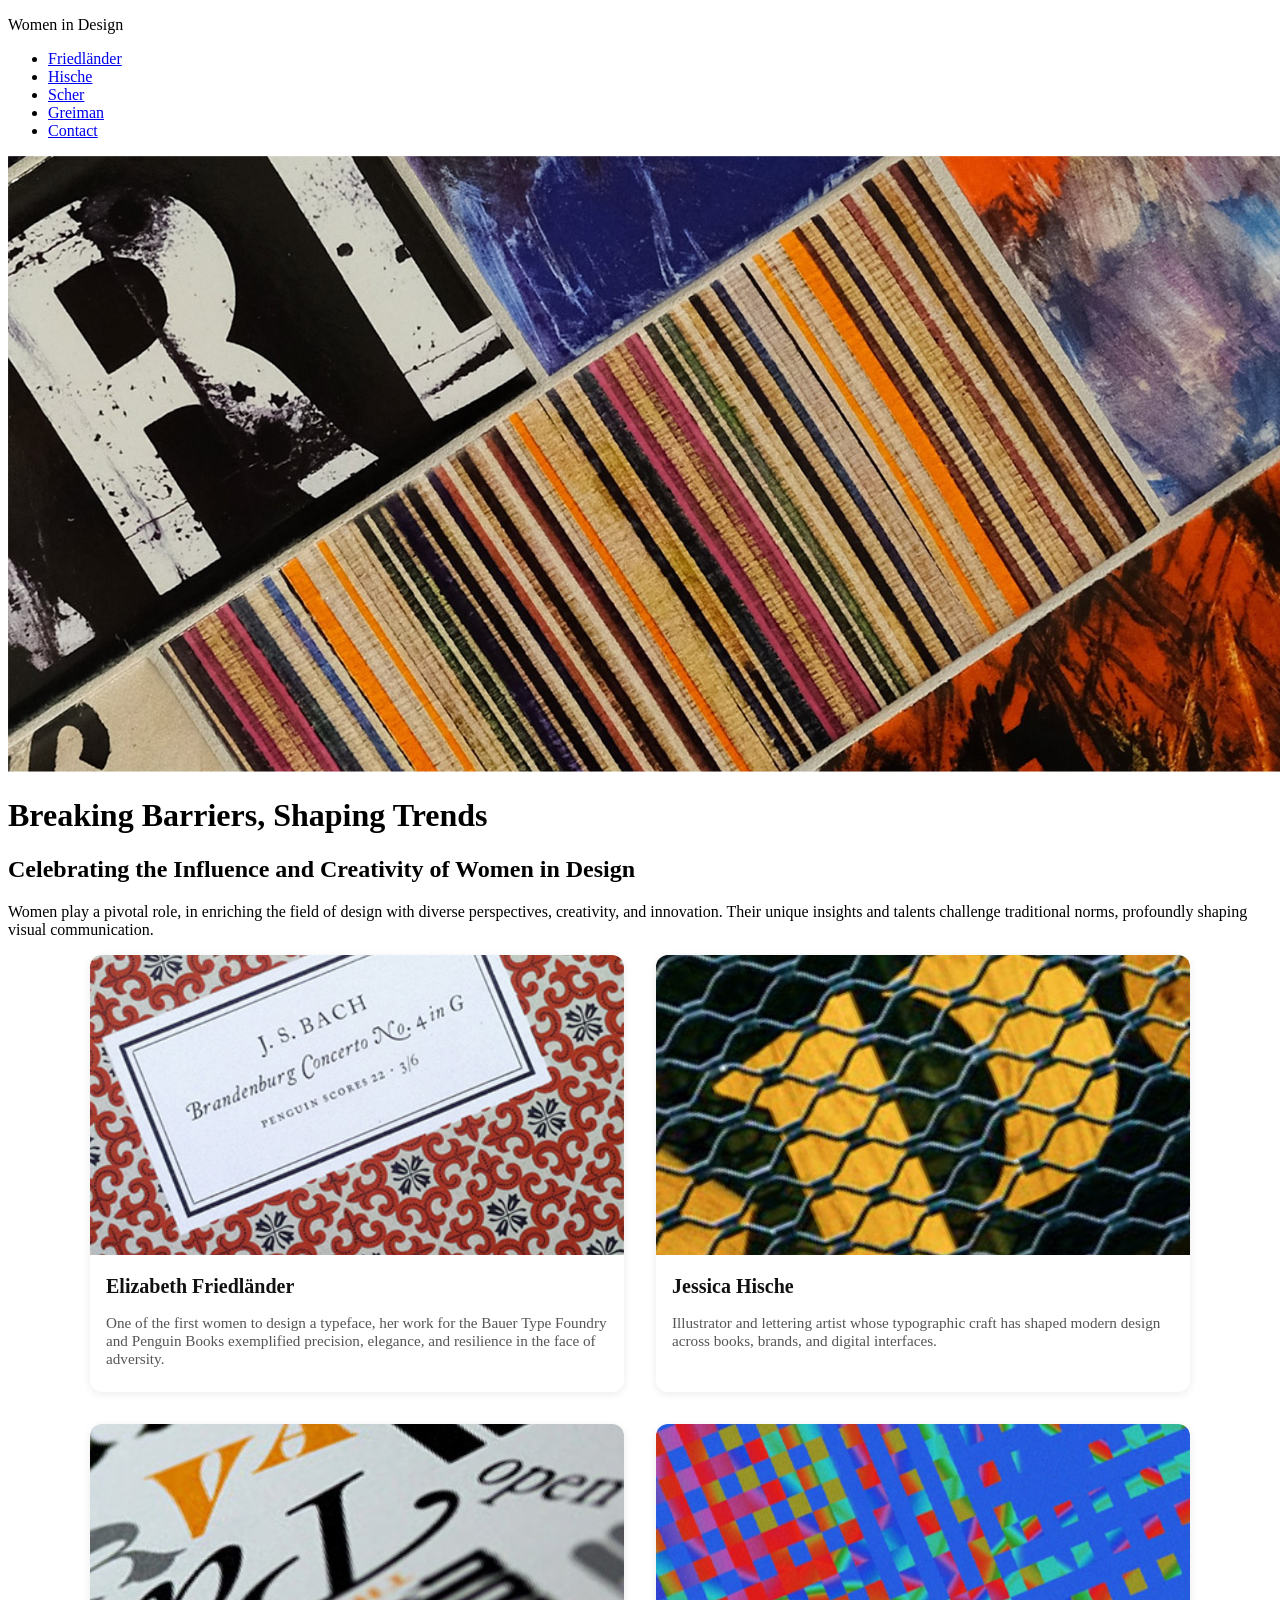
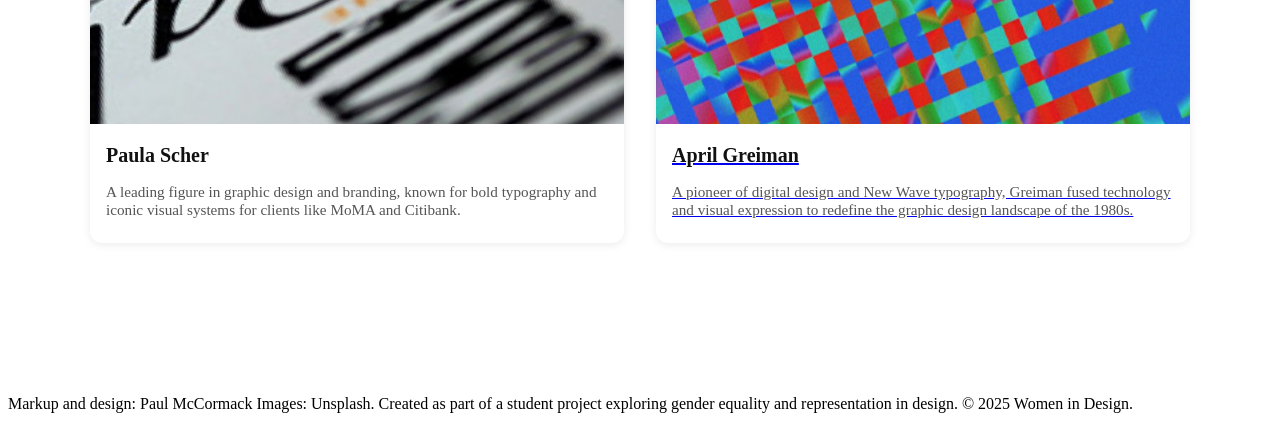
==== index.html @ 8b2e8454 "added first content" ====
<!DOCTYPE html>
<html lang="en-GB">
<head>
    <meta charset="utf-8">
    <meta name="author" content="Paul McCormack">
    <title>Women in Design</title>
    <meta name="viewport" content="width=device-width, initial-scale=1">

<!-- The line below links our typefeces to this HTML page  -->
<link rel="preconnect" href="https://fonts.googleapis.com">
<link rel="preconnect" href="https://fonts.gstatic.com" crossorigin>
<link href="https://fonts.googleapis.com/css2?family=Fira+Sans:ital,wght@0,400;0,700;1,400&family=Merriweather:ital,wght@0,400;0,700;1,400&display=swap" rel="stylesheet">

    <!-- The line below links our CSS file to this HTML page  -->
    <link href="css/normalize.css" type="text/css" rel="stylesheet" >
    <link href="css/add your style.css here" type="text/css" rel="stylesheet" >
    <link href="css/connections.css" type="text/css" rel="stylesheet" >
    <link href="css/grid.css" type="text/css" rel="stylesheet" >
</head>

<body>
<div class="responsivenav" >
    <div id="logo">
        <!-- Your logo/name goes here -->
        <p>Women in Design</p>
    </div>
    <nav>
        <ul>
          <!--<li class="logo"><a href="index.html">Women in Design</a></li>-->
          <li><a href="#fried">Friedländer</a></li>
          <li><a href="#hische">Hische</a></li>
          <li><a href="#scher">Scher</a></li>
          <li><a href="april_greiman.html">Greiman</a></li>
          <li><a href="#contact"> Contact</a></li>
        </ul>
    </nav>
</div>
    </header>
     <img src="img/top.jpg" alt="Opening image showing images of texture and abstract typography" class="topimg"/>  
 
     <header>
                <h1>Breaking Barriers, Shaping Trends</h1>
                <h2>Celebrating the Influence and Creativity of Women in Design</h2>
                    <p><span class="leader">Women play a pivotal role</span>, in enriching the field of design with diverse perspectives, creativity, and innovation. Their unique insights and talents challenge traditional norms, profoundly shaping visual communication. </p>
     </header>


  <section id="designers" class="designers">

    <article class="designer-card">
      <img src="img/friedlander.jpg" alt="Portrait of Elizabeth Friedländer">
      <h3>Elizabeth Friedländer</h3>
      <p>One of the first women to design a typeface, her work for the Bauer Type Foundry and Penguin Books exemplified precision, elegance, and resilience in the face of adversity.</p>
    </article>

    <article class="designer-card">
      <img src="img/hische.jpg" alt="Portrait of Jessica Hische">
      <h3>Jessica Hische</h3>
      <p>Illustrator and lettering artist whose typographic craft has shaped modern design across books, brands, and digital interfaces.</p>
    </article>

    <article class="designer-card">
      <img src="img/scher.jpg" alt="Portrait of Paula Scher">
      <h3>Paula Scher</h3>
      <p>A leading figure in graphic design and branding, known for bold typography and iconic visual systems for clients like MoMA and Citibank.</p>
    </article>

    <a href="april_greiman.html">
    <article class="designer-card">
      <img src="img/greiman.jpg" alt="Portrait of April Greiman">
      <h3>April Greiman</h3>
      <p>A pioneer of digital design and New Wave typography, Greiman fused technology and visual expression to redefine the graphic design landscape of the 1980s.</p>
    </article>
  </a>
  </section>

<footer id="contact">
      <ul class="connections">
          <!------------- EMAIL ------------------>
          <li><a href="mailto:p/mccormack@ulster.ac.uk" title="send me an email">
                  <svg width="36" height="36" viewBox="0 0 36 36">
              <g></g>
                    <path  d="M17.902 1.699c-8.949 0-16.203 7.254-16.203 16.203s7.254 16.203 16.203 16.203c8.949 0 16.203-7.254 16.203-16.203 0-8.949-7.254-16.203-16.203-16.203zM9.168 11.487h17.371c0.99 0 1.794 0.699 1.878 1.588l-10.599 4.53-10.532-4.501c0.069-0.903 0.88-1.618 1.881-1.618zM28.434 23.494c0 0.961-0.848 1.739-1.895 1.739h-17.371c-1.047 0-1.895-0.778-1.895-1.739v-9.566l10.558 4.511 0.008-0.013 10.595-4.529v9.597z" fill="#fff"/>
                </svg>
                </a>
                </li>
            <li><a href="https://www.instagram.com/ixdbelfast/" title="Visit the IxD Belfast Instagram account" >
              <svg width="36" height="36" viewBox="0 0 36 36">
              <g></g>
                 <path d="M17.903 1.699c-8.949 0-16.204 7.254-16.204 16.203s7.254 16.203 16.204 16.203c8.948 0 16.203-7.254 16.203-16.203 0-8.949-7.254-16.203-16.203-16.203zM24.957 22.747c0 1.218-0.992 2.206-2.207 2.206h-9.694c-1.221 0-2.207-0.989-2.207-2.206v-5.667h2.87c-0.059 0.267-0.081 0.535-0.081 0.819 0 2.357 1.901 4.26 4.264 4.26 2.352 0 4.263-1.903 4.263-4.26 0-0.284-0.027-0.553-0.080-0.819h2.872v5.667zM15.277 17.899c0-1.451 1.177-2.629 2.624-2.629 1.451 0 2.621 1.177 2.621 2.629 0 1.458-1.17 2.625-2.621 2.625-1.446 0-2.624-1.168-2.624-2.625zM24.957 15.437h-3.572c-0.769-1.089-2.049-1.803-3.484-1.803-1.438 0-2.707 0.713-3.487 1.803h-3.566v-2.385c0-1.22 0.986-2.2 2.207-2.2h9.693c1.216 0 2.207 0.981 2.207 2.2v2.385z" fill="#fff" />
                 <path d="M23.438 11.995h-1.185c-0.215 0-0.399 0.174-0.399 0.39v1.182c0 0.224 0.183 0.399 0.399 0.399h1.185c0.21 0 0.393-0.176 0.393-0.399v-1.182c0-0.216-0.181-0.39-0.393-0.39z" fill="#fff" />
               </svg>
               </a>
                 </li>
          <li><a href="https://twitter.com/eleventhirty" title="Follow me on Twitter">
                    <svg width="36" height="36" viewBox="0 0 36 36">
                    <g></g>
                       <path  d="M17.9,1.7C9,1.7,1.7,9,1.7,17.9S9,34.1,17.9,34.1c8.9,0,16.2-7.3,16.2-16.2S26.9,1.7,17.9,1.7z M24.2,14.8
                       c0,0.1,0,0.3,0,0.4c0,4.4-3.4,9.6-9.6,9.6c-1.9,0-3.7-0.5-5.2-1.5c0.3,0,0.5,0,0.8,0c1.6,0,3-0.5,4.2-1.4c-1.5,0-2.7-1-3.1-2.3
                       c0.2,0,0.4,0.1,0.6,0.1c0.3,0,0.6,0,0.9-0.1c-1.5-0.3-2.7-1.7-2.7-3.3v0c0.4,0.2,1,0.4,1.5,0.4c-0.9-0.6-1.5-1.6-1.5-2.8
                       c0-0.6,0.2-1.2,0.5-1.7c1.7,2,4.1,3.4,6.9,3.5c-0.1-0.2-0.1-0.5-0.1-0.8c0-1.9,1.5-3.4,3.4-3.4c1,0,1.8,0.4,2.5,1.1
                       c0.8-0.2,1.5-0.4,2.1-0.8c-0.3,0.8-0.8,1.4-1.5,1.9c0.7-0.1,1.3-0.3,1.9-0.5C25.4,13.7,24.9,14.3,24.2,14.8L24.2,14.8z" fill="#fff"/>
                     </svg>
                     </a>
                 </li>
            </ul>
    <p>Markup and design: Paul McCormack Images: Unsplash. Created as part of a student project exploring gender equality and representation in design. © 2025 Women in Design.</p>
</footer>

</body>
</html>
---- css/connections.css ----
.connections{
    position: relative;
    margin: 0 auto;
  }
  .connections ul{
    margin: 0;
    padding: 0;
  }
  .connections li{
    margin: 0 10px;
    padding: 0;
    list-style: none;
    display: inline-block;  
  }
  .connections a:link{
    border-bottom: none;
  }
  .connections img,
  .connections svg{
    border: none;
  }
  .connections a:hover img,
  .connections a:hover svg{
    border-bottom: none;}
  
  .connections svg {
        margin: 1em auto;}
  
  .connections a:hover svg path {
        fill: #D8C385;
        transition: all 0.3s ease-in-out;}
  
  footer .connections a:hover svg path {
          fill:  #D8C385;
          transition: all 0.3s ease-in-out;}
---- css/grid.css ----
/* ====== DESIGNER GRID ====== */
    .designers {
      display: grid;
      grid-template-columns: repeat(auto-fit, minmax(400px, 1fr));
      gap: 2rem;
      max-width: 1100px;
      margin: 0 auto 4rem;
      padding: 0 1rem;
    }

      .designers a {
      border-bottom: none;
    }

    .designer-card {
      background-color: #fff;
      border-radius: 12px;
      box-shadow: 0 2px 8px rgba(0, 0, 0, 0.08);
      overflow: hidden;
      transition: transform 0.8s ease, box-shadow 0.8s ease;
    }

    .designer-card:hover {
      transform: translateY(-5px);
      box-shadow: 0 4px 12px rgba(0, 0, 0, 0.12);
    }

    .designer-card img {
      height: 300px;
      object-fit: cover;
      width: 100%;
    }

    .designer-card h3 {
      font-size: 1.25rem;
      margin: 1rem;
      color: #111;
    }

    .designer-card p {
      margin: 0 1rem 1.5rem;
      color: #555;
      font-size: 0.95rem;
    }

    /* ====== RESPONSIVE ====== */
    @media (max-width: 600px) {
      .hero-content h2 {
        font-size: 1.75rem;
      }
      .intro h2 {
        font-size: 1.5rem;
      }
    }
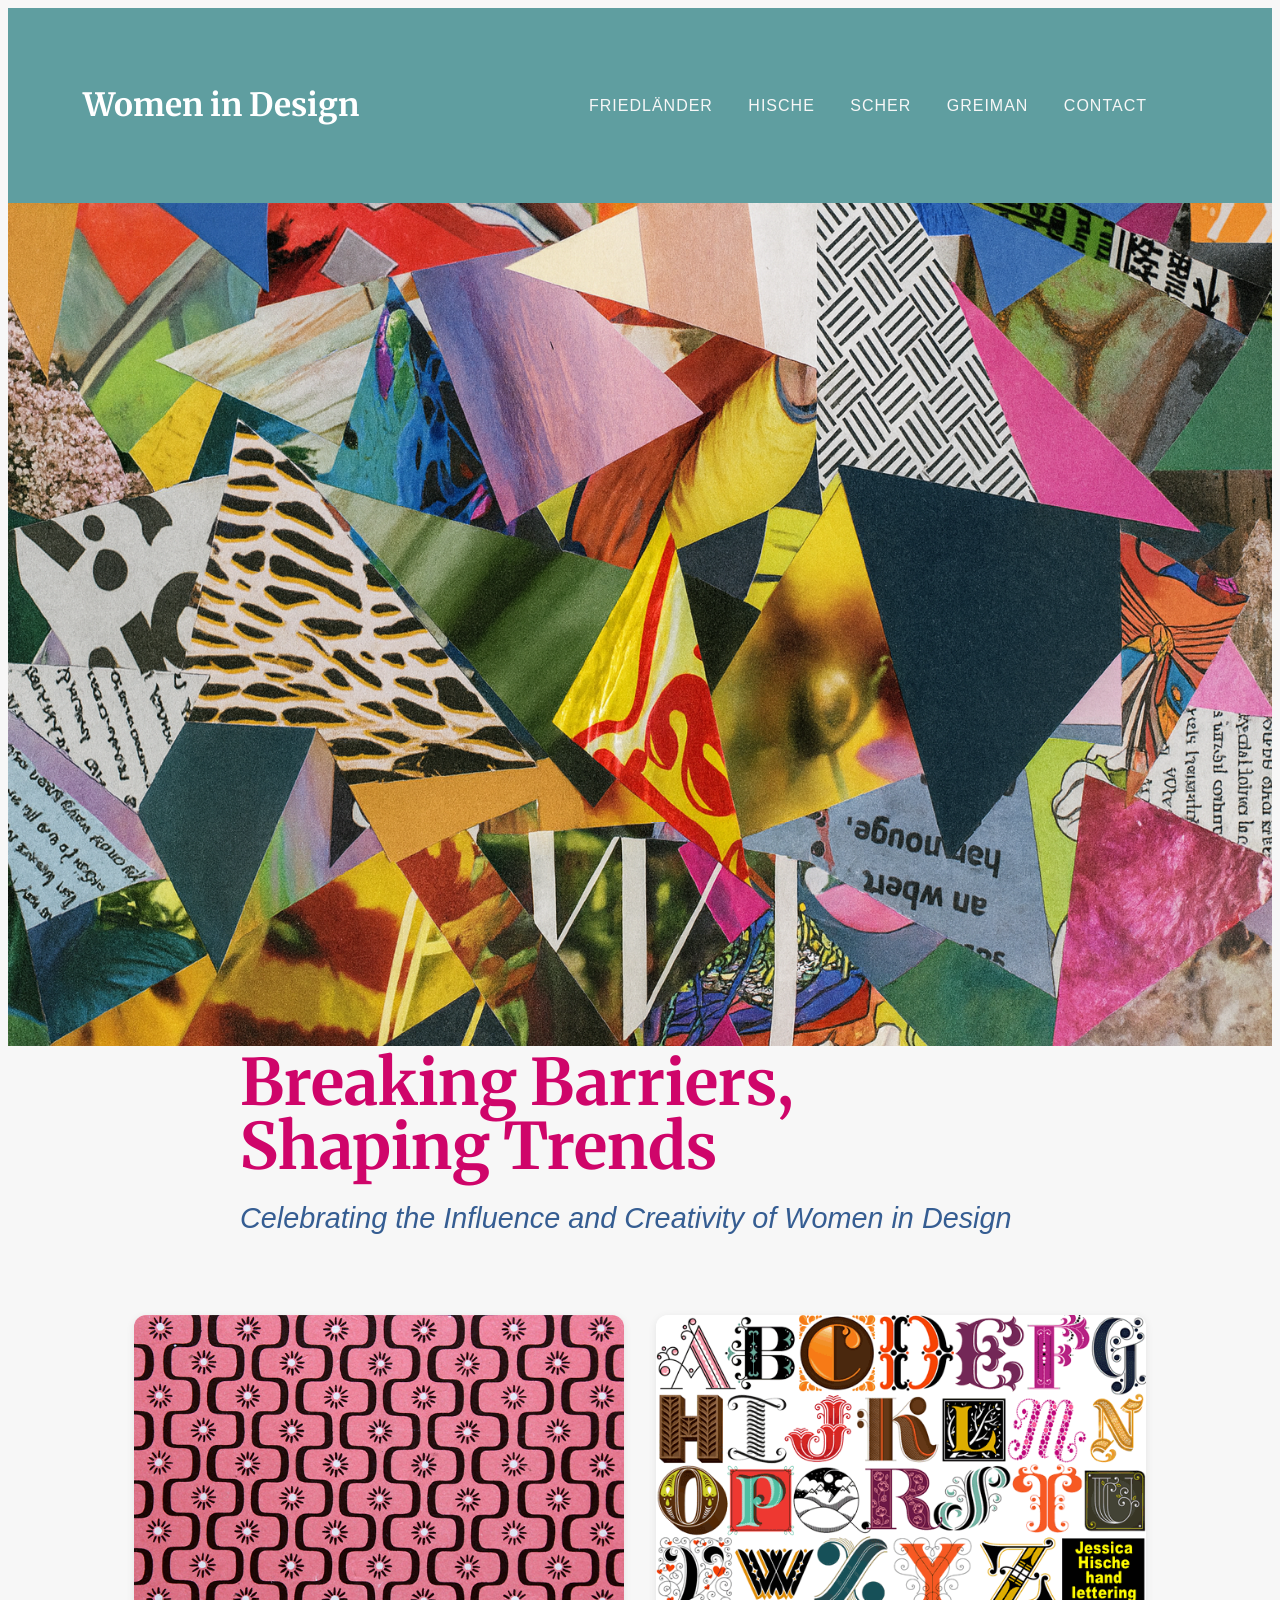
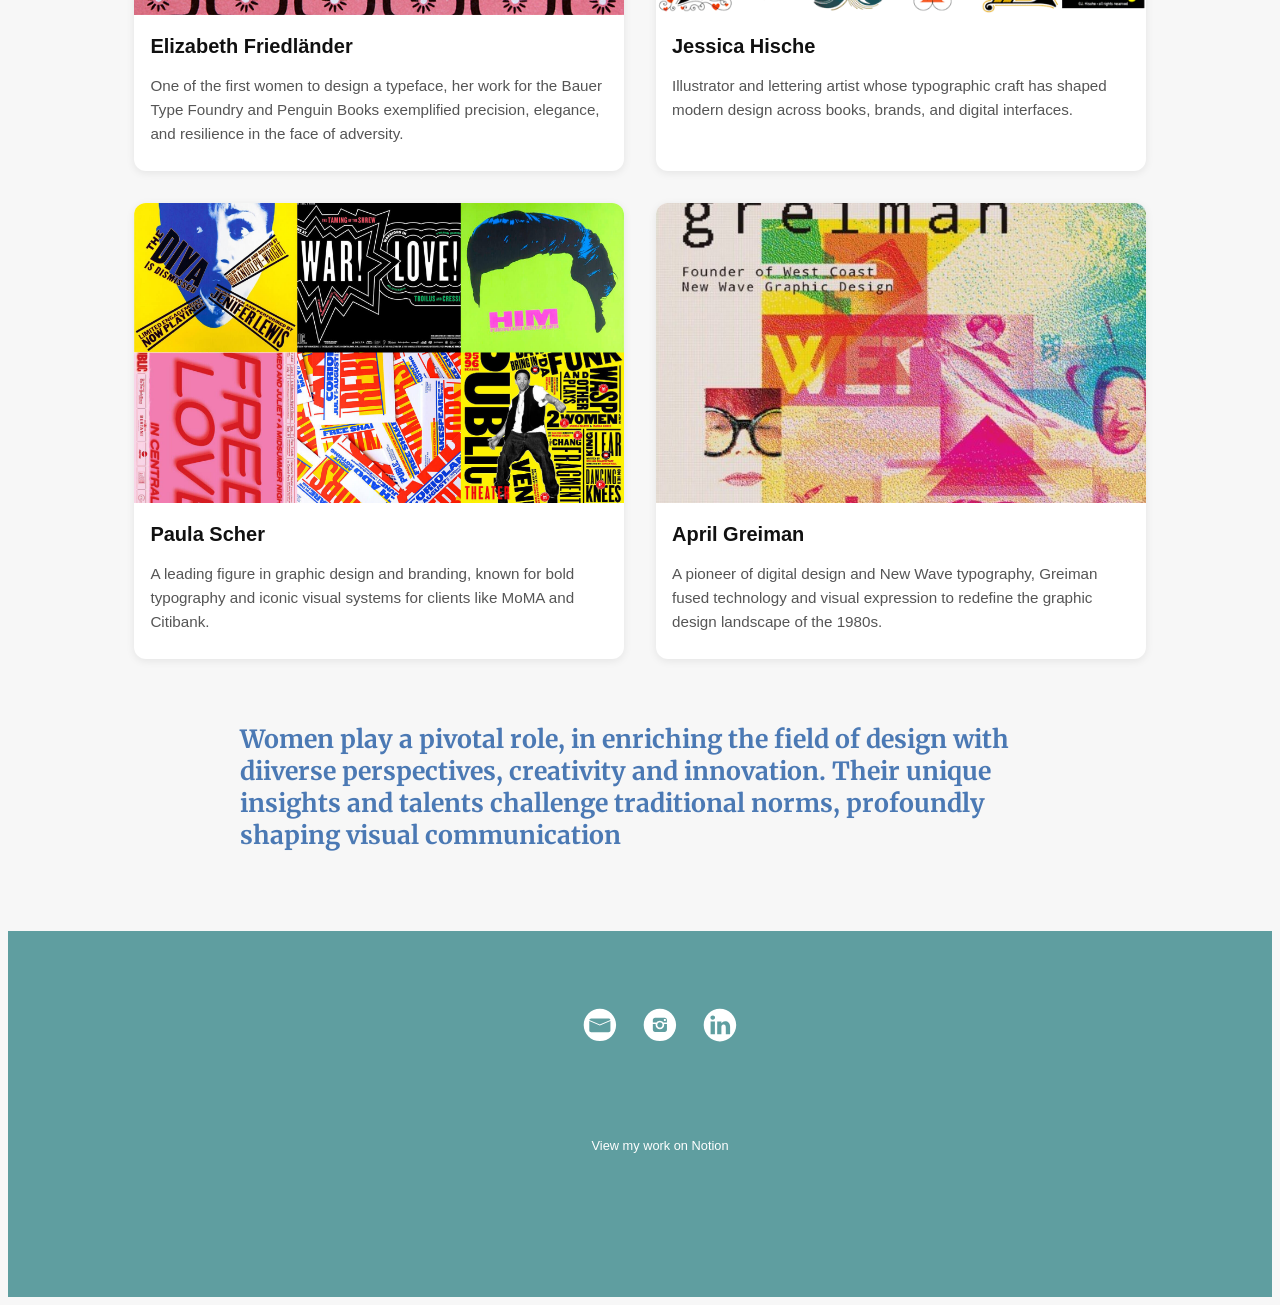
==== commit 4e2a7227: "Final" ====
--- a/index.html
+++ b/index.html
@@ -3,7 +3,7 @@
 <html lang="en-GB">
 <head>
     <meta charset="utf-8">
-    <meta name="author" content="Paul McCormack">
+    <meta name="author" content="Lucy Jordan">
     <title>Women in Design</title>
     <meta name="viewport" content="width=device-width, initial-scale=1">
 
@@ -14,7 +14,7 @@
 
     <!-- The line below links our CSS file to this HTML page  -->
     <link href="css/normalize.css" type="text/css" rel="stylesheet" >
-    <link href="css/add your style.css here" type="text/css" rel="stylesheet" >
+    <link href="css/style.css" type="text/css" rel="stylesheet" >
     <link href="css/connections.css" type="text/css" rel="stylesheet" >
     <link href="css/grid.css" type="text/css" rel="stylesheet" >
 </head>
@@ -31,54 +31,56 @@
           <li><a href="#fried">Friedländer</a></li>
           <li><a href="#hische">Hische</a></li>
           <li><a href="#scher">Scher</a></li>
-          <li><a href="april_greiman.html">Greiman</a></li>
+          <li><a href="april-greiman.html">Greiman</a></li>
           <li><a href="#contact"> Contact</a></li>
         </ul>
     </nav>
 </div>
     </header>
-     <img src="img/top.jpg" alt="Opening image showing images of texture and abstract typography" class="topimg"/>  
+     <img src="Other images/Header.png" alt="Opening image showing images of texture and abstract typography" class="topimg"/>  
  
      <header>
                 <h1>Breaking Barriers, Shaping Trends</h1>
                 <h2>Celebrating the Influence and Creativity of Women in Design</h2>
-                    <p><span class="leader">Women play a pivotal role</span>, in enriching the field of design with diverse perspectives, creativity, and innovation. Their unique insights and talents challenge traditional norms, profoundly shaping visual communication. </p>
      </header>
 
 
   <section id="designers" class="designers">
 
     <article class="designer-card">
-      <img src="img/friedlander.jpg" alt="Portrait of Elizabeth Friedländer">
+      <img src="Other images/Elizabeth Friedlander.jpg"Portrait of Elizabeth Friedländer">
       <h3>Elizabeth Friedländer</h3>
       <p>One of the first women to design a typeface, her work for the Bauer Type Foundry and Penguin Books exemplified precision, elegance, and resilience in the face of adversity.</p>
     </article>
 
     <article class="designer-card">
-      <img src="img/hische.jpg" alt="Portrait of Jessica Hische">
+      <img src="Other images/Jessica Hische.png"Portrait of Jessica Hische">
       <h3>Jessica Hische</h3>
       <p>Illustrator and lettering artist whose typographic craft has shaped modern design across books, brands, and digital interfaces.</p>
     </article>
 
     <article class="designer-card">
-      <img src="img/scher.jpg" alt="Portrait of Paula Scher">
+      <img src="Other images/Paula Scher.jpg"Portrait of Paula Scher">
       <h3>Paula Scher</h3>
       <p>A leading figure in graphic design and branding, known for bold typography and iconic visual systems for clients like MoMA and Citibank.</p>
     </article>
 
     <a href="april_greiman.html">
     <article class="designer-card">
-      <img src="img/greiman.jpg" alt="Portrait of April Greiman">
+      <img src="Other images/April Greiman.jpg"Portrait of April Greiman">
       <h3>April Greiman</h3>
       <p>A pioneer of digital design and New Wave typography, Greiman fused technology and visual expression to redefine the graphic design landscape of the 1980s.</p>
     </article>
   </a>
   </section>
 
+  <section>
+    <h1> Women play a pivotal role, in enriching the field of design with diiverse perspectives, creativity and innovation. Their unique insights and talents challenge traditional norms, profoundly shaping visual communication </h1>
+  </section>
 <footer id="contact">
       <ul class="connections">
           <!------------- EMAIL ------------------>
-          <li><a href="mailto:p/mccormack@ulster.ac.uk" title="send me an email">
+          <li><a href="mailto:Jordan-L9@ulster.ac.uk" title="send me an email">
                   <svg width="36" height="36" viewBox="0 0 36 36">
               <g></g>
                     <path  d="M17.902 1.699c-8.949 0-16.203 7.254-16.203 16.203s7.254 16.203 16.203 16.203c8.949 0 16.203-7.254 16.203-16.203 0-8.949-7.254-16.203-16.203-16.203zM9.168 11.487h17.371c0.99 0 1.794 0.699 1.878 1.588l-10.599 4.53-10.532-4.501c0.069-0.903 0.88-1.618 1.881-1.618zM28.434 23.494c0 0.961-0.848 1.739-1.895 1.739h-17.371c-1.047 0-1.895-0.778-1.895-1.739v-9.566l10.558 4.511 0.008-0.013 10.595-4.529v9.597z" fill="#fff"/>
@@ -93,19 +95,31 @@
                </svg>
                </a>
                  </li>
-          <li><a href="https://twitter.com/eleventhirty" title="Follow me on Twitter">
-                    <svg width="36" height="36" viewBox="0 0 36 36">
-                    <g></g>
-                       <path  d="M17.9,1.7C9,1.7,1.7,9,1.7,17.9S9,34.1,17.9,34.1c8.9,0,16.2-7.3,16.2-16.2S26.9,1.7,17.9,1.7z M24.2,14.8
-                       c0,0.1,0,0.3,0,0.4c0,4.4-3.4,9.6-9.6,9.6c-1.9,0-3.7-0.5-5.2-1.5c0.3,0,0.5,0,0.8,0c1.6,0,3-0.5,4.2-1.4c-1.5,0-2.7-1-3.1-2.3
-                       c0.2,0,0.4,0.1,0.6,0.1c0.3,0,0.6,0,0.9-0.1c-1.5-0.3-2.7-1.7-2.7-3.3v0c0.4,0.2,1,0.4,1.5,0.4c-0.9-0.6-1.5-1.6-1.5-2.8
-                       c0-0.6,0.2-1.2,0.5-1.7c1.7,2,4.1,3.4,6.9,3.5c-0.1-0.2-0.1-0.5-0.1-0.8c0-1.9,1.5-3.4,3.4-3.4c1,0,1.8,0.4,2.5,1.1
-                       c0.8-0.2,1.5-0.4,2.1-0.8c-0.3,0.8-0.8,1.4-1.5,1.9c0.7-0.1,1.3-0.3,1.9-0.5C25.4,13.7,24.9,14.3,24.2,14.8L24.2,14.8z" fill="#fff"/>
-                     </svg>
-                     </a>
-                 </li>
+         
+            <!----------------------------- LINKEDIN ---------------------------->
+
+<li><a href="https://www.linkedin.com/feed/" title="Connect with me on Linkedin">
+
+  <svg width="36" height="36" viewBox="0 0 36 36">
+
+  <g></g>
+
+  <path  d="M17.9,1.8c9,0,16.3,7.3,16.3,16.3s-7.3,16.3-16.3,16.3S1.7,27,1.7,18.1S9,1.8,17.9,1.8z M12.9,27.2V14.5H8.6
+
+  v12.7H12.9z M28.1,27.2v-7.3c0-3.9-2.1-5.7-4.9-5.7c-2.2,0-3.2,1.2-3.8,2.1v-1.8h-4.2c0.1,1.2,0,12.7,0,12.7h4.2v-7.1
+
+  c0-0.4,0-0.8,0.1-1c0.3-0.8,1-1.5,2.2-1.5c1.5,0,2.1,1.2,2.1,2.9v6.8L28.1,27.2L28.1,27.2z M10.8,8.4c-1.4,0-2.4,0.9-2.4,2.2
+
+  c0,1.2,0.9,2.2,2.3,2.2h0c1.5,0,2.4-1,2.4-2.2C13.1,9.3,12.2,8.4,10.8,8.4L10.8,8.4z" fill="#fff"/>
+
+</svg>
+
+</a>
+
+</li>
+<footer id="Contact">
+<p><a href="https://grove-dragon-a7d.notion.site/UXD101-2a0a6aed10d880ac991ac7b580bc256e?source=copy_link"> View my work on Notion</a></p>
             </ul>
-    <p>Markup and design: Paul McCormack Images: Unsplash. Created as part of a student project exploring gender equality and representation in design. © 2025 Women in Design.</p>
 </footer>
 
 </body>
--- a/css/style.css
+++ b/css/style.css
@@ -0,0 +1,170 @@
+body {
+    background: #f7f7f7;
+    color: #000000;
+    font-family: "Merriweather Sans", sans-serif;
+    font-weight: 300;
+}
+section, header {
+    width: 80%;
+    max-width: 800px;
+    margin: auto;
+    margin-bottom: 5rem;
+}
+
+header h1, h2, blockquote {
+    font-family: "Merriweather", serif;
+    color: cadetblue;
+}
+
+header h1 {
+    font-size: 5rem;
+    line-height: 1;
+     color: rgb(207, 5, 106);
+     margin: 0rem 0 0rem 0;
+}
+
+h2 {
+    font-size: 1.8rem;
+}
+header h2 {
+    font-family: "Merriweather Sans", sans-serif;
+    font-weight: 300;
+    color: rgb(53, 93, 146);
+    font-style: oblique;
+    margin-bottom: 4rem;
+}
+
+header h4 {
+    font-size: 5rem;
+    line-height: 1;
+     color: rgb(75, 121, 180);
+     margin: 0rem 0 0rem 0;
+}
+
+
+p{
+    line-height: 1.6;
+}
+
+e{
+margin: 4rem 0 2rem 0;
+ }
+
+blockquote {
+    line-height: 1.6;
+    font-style: italic;
+    font-size: 1.562rem;
+    hanging-punctuation: first;
+    text-indent: -0.6rem;
+}
+
+hr {
+    margin: 3rem 0 5rem 0;
+}
+
+/*-- Styling links --*/
+a {
+    color: rgb(255, 255, 255);
+    text-decoration: none;
+   }
+
+a:hover {
+    color: rgb(64, 124, 126);
+}
+/*-- navigation --*/
+.responsivenav {
+    background: cadetblue;
+    padding: 40px;
+    display: flex;
+    justify-content: space-between;
+    align-items: center;
+}
+
+
+#logo {
+    font-size: 2rem;
+    color: rgb(255, 255, 255);
+    font-family: 'Merriweather', serif;
+    font-weight: 700;
+    padding-left: 35px;
+}
+
+/*-- Adding responsive element to images --*/
+.gridimage {
+    display: grid;
+    column-gap: 10px;
+    grid-template-columns: repeat(auto-fill, minmax(300px, 1fr));
+}
+
+
+nav {
+    display: inline;
+}
+
+
+nav ul {
+    text-align: right;
+    text-transform: uppercase;
+    letter-spacing: 1px;
+    list-style-type: none;
+    padding-right: 70px;
+}
+
+nav ul li {
+    display: inline;
+    margin: 5px;
+}
+
+nav a {
+    border-bottom: none;
+    color: #f7f7f7;
+    padding: 10px;
+}
+
+nav a:hover {
+    color: rgb(64, 124, 126);
+    transition: all 0.3s ease-in-out; 
+}
+
+h1 {
+    font-size: 1.562rem;
+    font-family: "Merriweather", serif;
+    color: rgb(75, 121, 180);
+}
+
+
+/*--  Styling Footer  --*/
+footer {
+    background-color: rgb(95, 158, 160);
+    color: #ffffff;
+    text-align: center;
+    font-size: 0.8rem;
+    padding: 4rem 0;
+}
+.light {
+    background-color: rgb(252, 255, 255);
+    padding: 3rem 0;
+}
+
+footer a {
+    color: rgb(255, 255, 255);
+}
+footer a:hover {
+      color: rgb(64, 124, 126);
+}
+
+
+/*-- Adding media queries for different devices --*/ 
+@media (max-width: 600px) {}
+header h1 {
+    font-size: 4rem;
+}
+
+.gridimage {
+    row-gap: 10px;
+}
+img {
+    width: 100%;
+    height: auto;
+}
+
--- a/css/connections.css
+++ b/css/connections.css
@@ -28,9 +28,9 @@
         margin: 1em auto;}
   
   .connections a:hover svg path {
-        fill: #D8C385;
+        fill: rgb(64, 124, 126);
         transition: all 0.3s ease-in-out;}
   
   footer .connections a:hover svg path {
-          fill:  #D8C385;
+          fill: rgb(64, 124, 126);
           transition: all 0.3s ease-in-out;}
